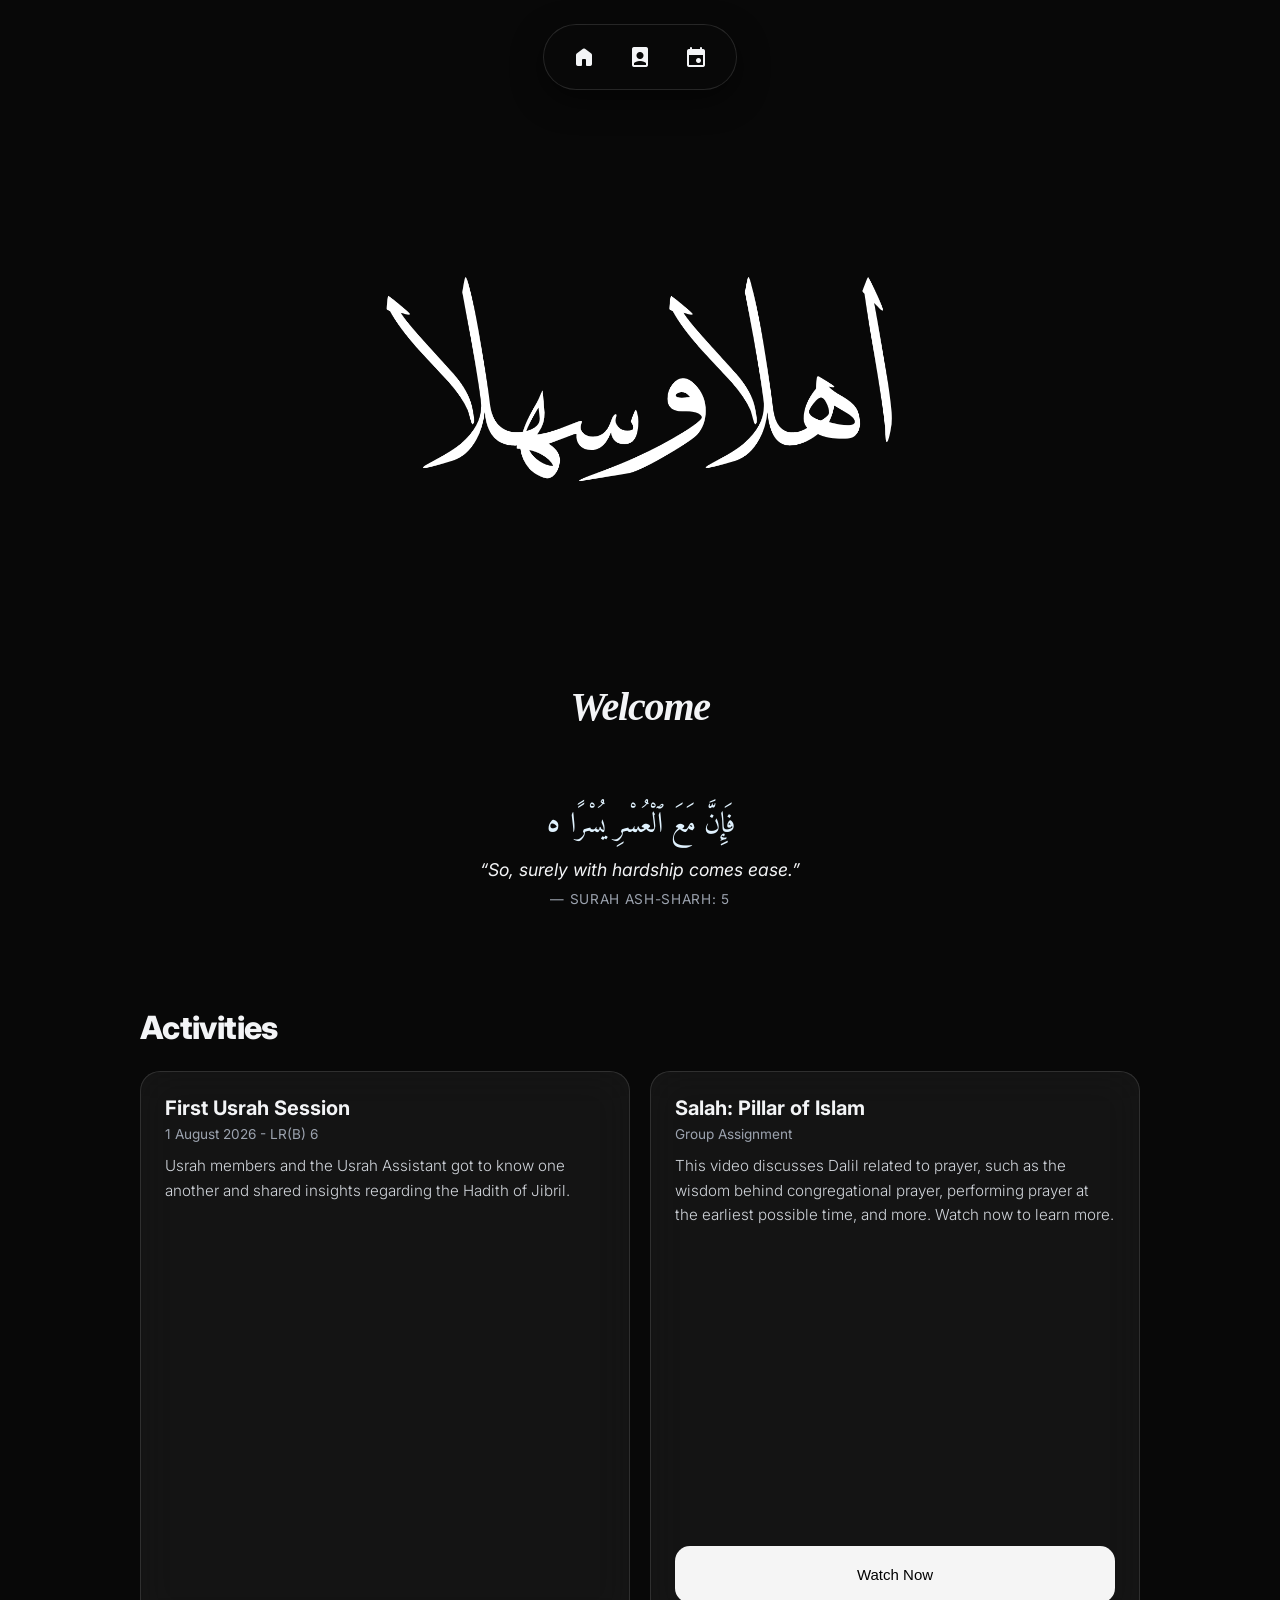
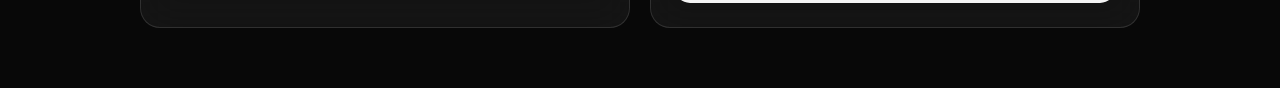
==== index.html @ a48ea4d7 "Add files via upload" ====
<!DOCTYPE html>
<html lang="en">
<head>
  <meta charset="UTF-8">
  <meta name="viewport" content="width=device-width, initial-scale=1.0">
  <title>Home - e-Portfolio</title>
  <link rel="stylesheet" href="https://fonts.googleapis.com/css2?family=Amiri:ital,wght@0,400;0,700;1,400&family=Material+Symbols+Rounded:opsz,wght,FILL,GRAD@20..48,100..700,0..1,-50..200" />
  <link rel="stylesheet" href="style.css">
</head>
<body>

  <nav class="navbar">
    <a href="index.html" class="nav-item">
      <span class="material-symbols-rounded">home</span>
    </a> 
    <a href="profile.html" class="nav-item">
      <span class="material-symbols-rounded">person_book</span>
    </a>
    <a href="activities.html" class="nav-item">
      <span class="material-symbols-rounded">event</span>
    </a>
  </nav>

  <main class="container">
    <!-- Hero Banner -->
    <header class="hero-section">
      <img src="ahlan.png" alt="Ahlan Banner" class="hero-img">
      <h1 class="hero-title">Welcome</h1>
    </header>

    

    <!-- Verse of the Day -->
    <div style="text-align: center;">
      <p class="arabic-text">فَإِنَّ مَعَ ٱلْعُسْرِ يُسْرًا ٥</p>
      <p class="quote-translation">“So, surely with hardship comes ease.”</p>
      <span class="quote-source">— Surah Ash-Sharh: 5</span>
    </div>

    <!-- Activities Section -->
    <h2 class="page-title" style="margin-top: 100px;">Activities</h2>

    <div class="bento-grid">
      <div class="bento-box">
        <h3 class="card-title">First Usrah Session</h3>
        <span class="card-subtitle">1 August 2026 - LR(B) 6</span>
        <p class="card-text">
          Usrah members and the Usrah Assistant got to know one another and shared insights regarding the Hadith of Jibril.
        </p>
      </div>

      <div class="bento-box">
        <h3 class="card-title">Salah: Pillar of Islam</h3>
        <span class="card-subtitle">Group Assignment</span>
        <p class="card-text">
          This video discusses Dalil related to prayer, such as the wisdom behind congregational prayer, performing prayer at the earliest possible time, and more. Watch now to learn more.
        <iframe 
          class="video-frame" 
          src="https://drive.google.com/file/d/1flScWsHZRhhRtSR8msZQ40k0yMCYP4E4/preview" 
          allow="autoplay">
        </iframe>         <button style="margin-top: 15px; border: none; width : 100%; background-color: whitesmoke; padding: 20px; border-radius: 15px; font-size: 15px;" onclick="window.location.href=' https://drive.google.com/file/d/1flScWsHZRhhRtSR8msZQ40k0yMCYP4E4/view?usp=sharing'">Watch Now</button>
      </div>
    </div>
  </main>

</body>
</html>
---- style.css ----
@import url('https://fonts.googleapis.com/css2?family=Inter:wght@300;400;600;700;800&display=swap');

:root {
  --bg-color: #080808;
  --card-bg: rgba(255, 255, 255, 0.05);
  --card-border: rgba(255, 255, 255, 0.12);
  --text-main: #f3f4f6;
  --text-muted: #9ca3af;
  --accent-glow: rgba(255, 255, 255, 0.15);
}

* {
  box-sizing: border-box;
  margin: 0;
  padding: 0;
}

body {
  font-family: 'Inter', sans-serif;
  background-color: var(--bg-color);
  background-image: url('.jpg');
  background-attachment: fixed;
  background-size: cover;
  background-position: center;
  color: var(--text-main);
  min-height: 100vh;
  padding-bottom: 60px;
}

.material-symbols-rounded {
  font-variation-settings: 'FILL' 1, 'wght' 400, 'GRAD' 0, 'opsz' 24;
}

/* Floating Navbar */
.navbar {
  position: fixed;
  top: 24px;
  left: 50%;
  transform: translateX(-50%);
  display: flex;
  align-items: center;
  gap: 32px;
  padding: 20px 28px;
  border-radius: 50px;
  background: rgba(18, 18, 18, 0.136);
  backdrop-filter: blur(20px) saturate(180%);
  -webkit-backdrop-filter: blur(20px) saturate(180%);
  border: 1px solid var(--card-border);
  box-shadow: 0 10px 30px rgba(0, 0, 0, 0.5);
  z-index: 9999;
}

.nav-item {
  display: flex;
  align-items: center;
  gap: 8px;
  color: var(--text-main);
  text-decoration: none;
  cursor: pointer;
  transition: transform 0.2s ease, opacity 0.2s ease;
}

.nav-item:hover {
  opacity: 0.8;
  transform: translateY(-1px);
}

.nav-item span {
  font-size: 24px;
}

/* Page Layout Grid & Container */
.container {
  width: 90%;
  max-width: 1000px;
  margin: 120px auto 0 auto;
}

.page-title {
  font-size: 2rem;
  font-weight: 800;
  margin-bottom: 24px;
  letter-spacing: -0.02em;
}

.bento-grid {
  display: grid;
  grid-template-columns: repeat(auto-fit, minmax(300px, 1fr));
  gap: 20px;
}

/* Bento Card Design */
.bento-box {
  background: var(--card-bg);
  backdrop-filter: blur(20px) saturate(180%);
  -webkit-backdrop-filter: blur(20px) saturate(180%);
  border: 1px solid var(--card-border);
  border-radius: 20px;
  padding: 24px;
  display: flex;
  flex-direction: column;
  justify-content: flex-start;
  transition: border-color 0.3s ease, box-shadow 0.3s ease;
}

.bento-box:hover {
  border-color: var(--accent-glow);
  box-shadow: 0 8px 30px rgba(0, 0, 0, 0.3);
}

.bento-box.full-width {
  grid-column: 1 / -1;
}

.profile-card {
  display: flex;
  flex-direction: row;
  align-items: center;
  gap: 24px;
}

.profile-img {
  width: 90px;
  height: 90px;
  border-radius: 50%;
  object-fit: cover;
  border: 2px solid var(--card-border);
}

/* Typography & Content Styles */
.card-title {
  font-size: 1.25rem;
  font-weight: 700;
  margin-bottom: 6px;
}

.card-subtitle {
  font-size: 0.85rem;
  color: var(--text-muted);
  margin-bottom: 12px;
  display: block;
}

.card-text {
  font-size: 0.95rem;
  line-height: 1.6;
  font-weight: 300;
  color: #d1d5db;
  text-align: left;
}

.brand-logo {
  max-width: 100%;
  height: auto;
  margin: 16px 0;
  filter: brightness(0.9);
}

.video-frame {
  width: 100%;
  height: 280px;
  border-radius: 12px;
  margin-top: 16px;
  border: none;
}

/* Contact & Socials */
.social-icons {
  display: flex;
  gap: 16px;
  justify-content: center;
  margin-top: 16px;
  flex-wrap: wrap;
}

.social-icons a {
  display: inline-flex;
  align-items: center;
  justify-content: center;
  width: 40px;
  height: 40px;
  border-radius: 10px;
  background: rgba(255, 255, 255, 0.05);
  border: 1px solid var(--card-border);
  transition: all 0.2s ease;
}

.social-icons a:hover {
  background: rgba(255, 255, 255, 0.15);
  transform: translateY(-2px);
}

.social-icons svg {
  width: 20px;
  height: 20px;
  fill: #ffffff;
}

/* Mobile Adjustments */
@media (max-width: 640px) {
  .profile-card {
    flex-direction: column;
    text-align: center;
  }
}

/* Hero Banner */
.hero-section {
  text-align: left;
  margin-bottom: 28px;
}

.hero-img {
  width: 100%;
  height: 100%;
  display: block;
  top: 0;
  bottom: 100%;
  z-index: -1; 
}

.hero-title {
  font-family: 'Times New Roman', Times, serif;
  font-style:oblique;
  font-size: 2.5rem;
  font-weight: 800;
  letter-spacing: -0.03em;
  margin-bottom: 70px;
  text-align: center;
}

/* Quote Card Styling */
.quote-card {
  background: rgba(28, 135, 135, 0.18);
  border: 1px solid rgba(45, 180, 180, 0.3);
  text-align: center;
  padding: 32px 24px;
}

.arabic-text {
  font-family: 'Amiri', serif;
  font-size: 1.8rem;
  line-height: 1.8;
  margin-bottom: 8px;
  color: #e0f2fe;
}

.quote-translation {
  font-size: 1.1rem;
  font-weight: 400;
  font-style: italic;
  color: #f3f4f6;
  margin-bottom: 8px;
}

.quote-source {
  font-size: 0.85rem;
  color: var(--text-muted);
  letter-spacing: 0.05em;
  text-transform: uppercase;
}
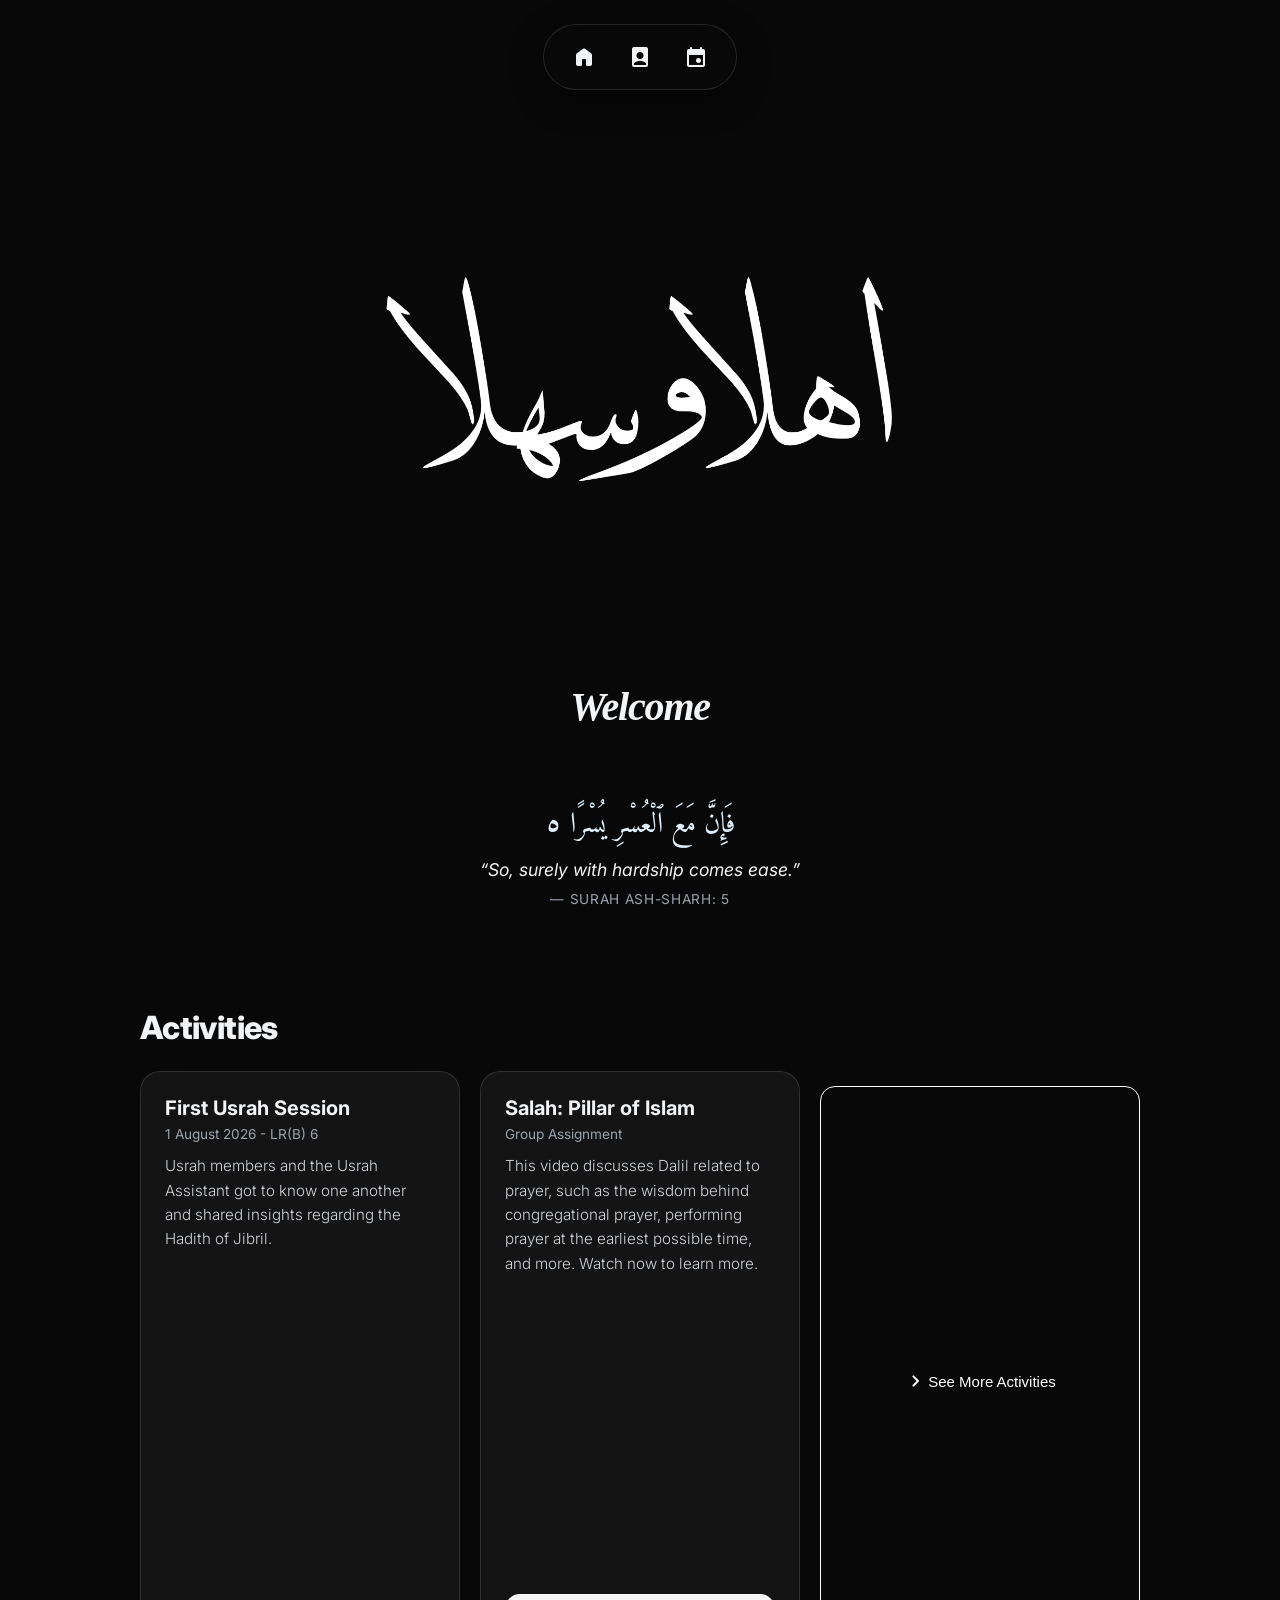
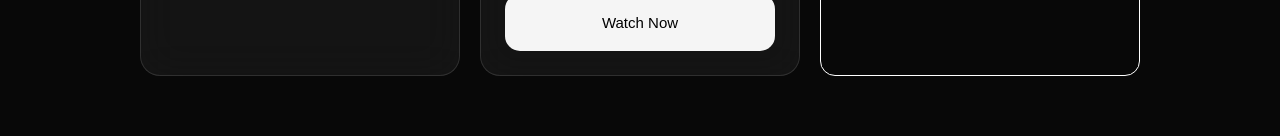
==== commit 4d21de71: "Add files via upload" ====
--- a/index.html
+++ b/index.html
@@ -60,6 +60,7 @@
           allow="autoplay">
         </iframe>         <button style="margin-top: 15px; border: none; width : 100%; background-color: whitesmoke; padding: 20px; border-radius: 15px; font-size: 15px;" onclick="window.location.href=' https://drive.google.com/file/d/1flScWsHZRhhRtSR8msZQ40k0yMCYP4E4/view?usp=sharing'">Watch Now</button>
       </div>
+<button style="color: white; margin-top: 15px; border: 1px solid white; width: 100%; background: none; padding: 20px; border-radius: 15px; font-size: 15px; display: flex; align-items: center; justify-content: center; cursor: pointer;" onclick="window.location.href='activities.html'"><span class="material-symbols-rounded" style="vertical-align: middle;">keyboard_arrow_right</span>See More Activities</button>
     </div>
   </main>
 
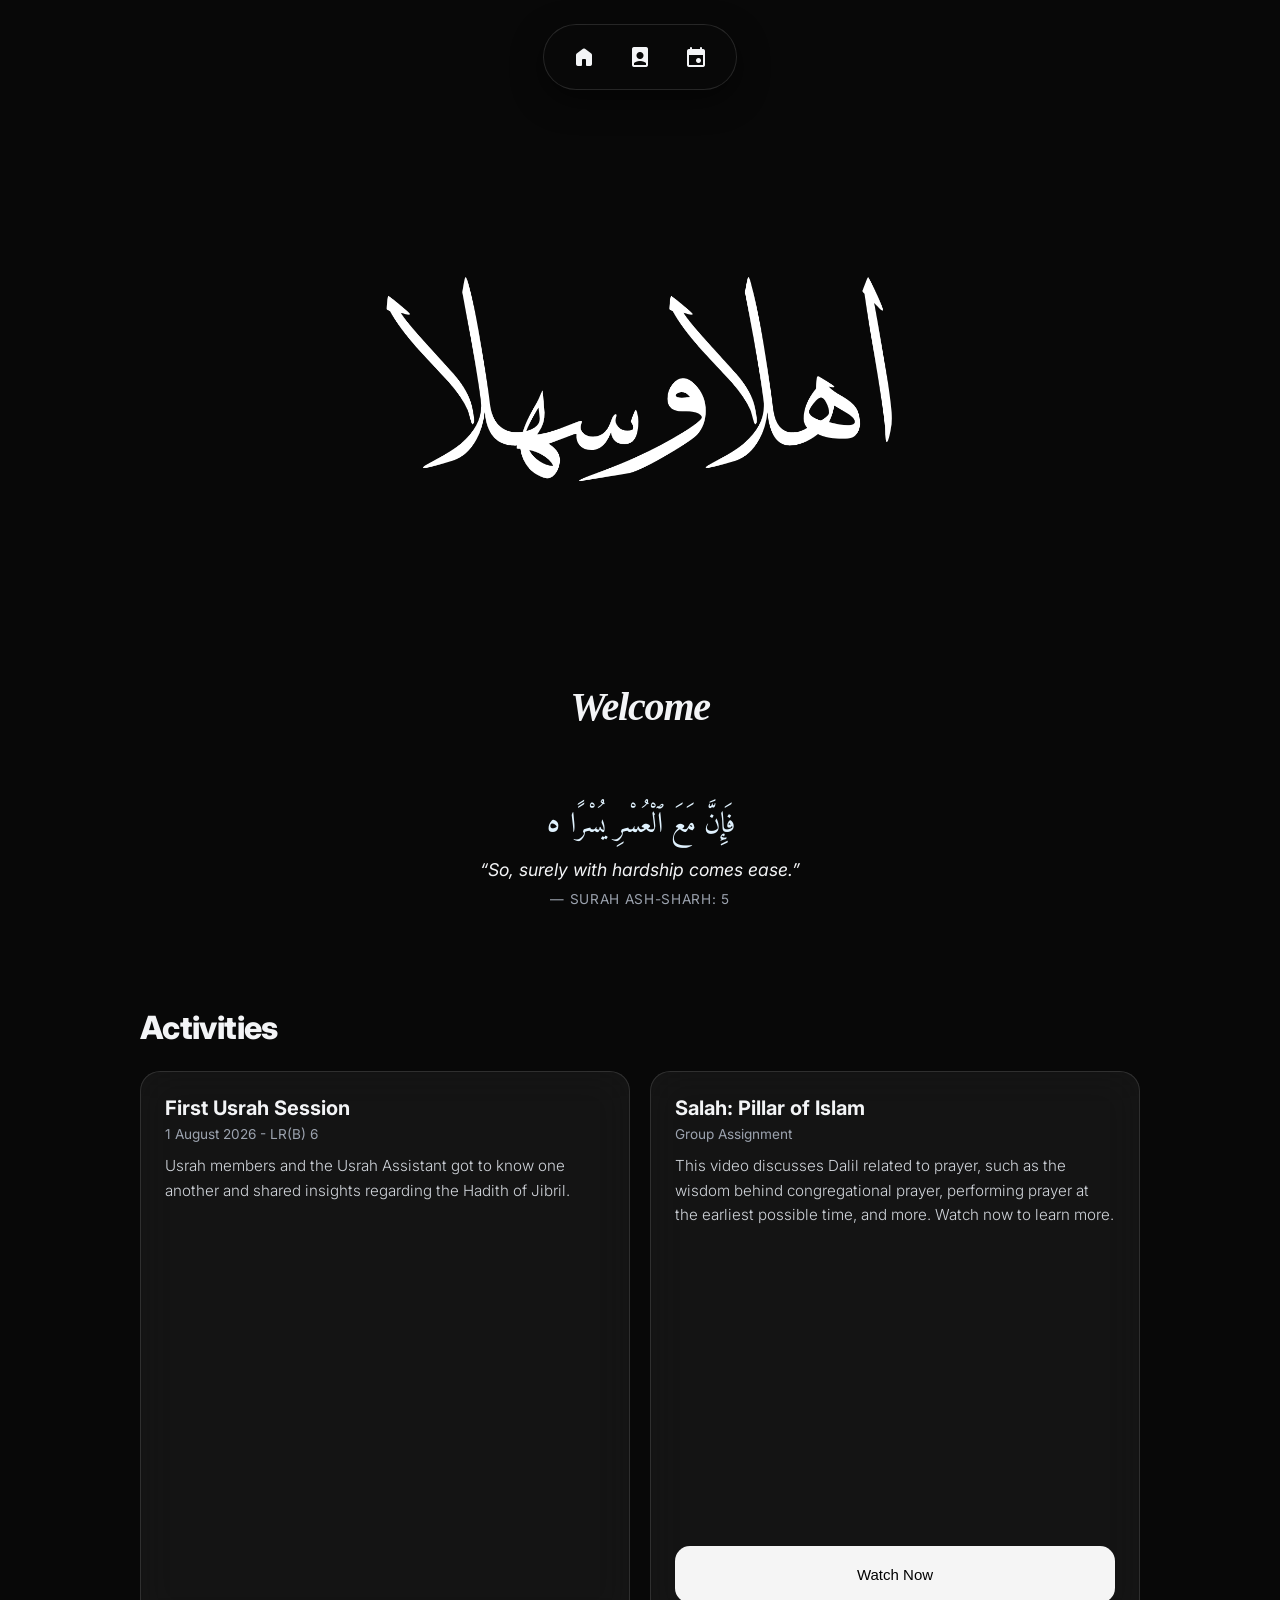
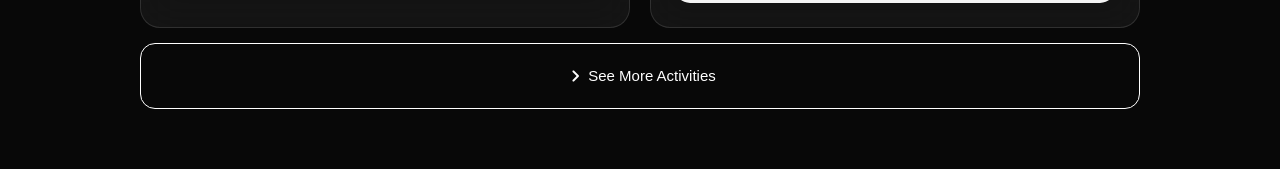
==== commit a1069468: "Update index.html" ====
--- a/index.html
+++ b/index.html
@@ -60,9 +60,10 @@
           allow="autoplay">
         </iframe>         <button style="margin-top: 15px; border: none; width : 100%; background-color: whitesmoke; padding: 20px; border-radius: 15px; font-size: 15px;" onclick="window.location.href=' https://drive.google.com/file/d/1flScWsHZRhhRtSR8msZQ40k0yMCYP4E4/view?usp=sharing'">Watch Now</button>
       </div>
-<button style="color: white; margin-top: 15px; border: 1px solid white; width: 100%; background: none; padding: 20px; border-radius: 15px; font-size: 15px; display: flex; align-items: center; justify-content: center; cursor: pointer;" onclick="window.location.href='activities.html'"><span class="material-symbols-rounded" style="vertical-align: middle;">keyboard_arrow_right</span>See More Activities</button>
     </div>
+    <button style="color: white; margin-top: 15px; border: 1px solid white; width: 100%; background: none; padding: 20px; border-radius: 15px; font-size: 15px; display: flex; align-items: center; justify-content: center; cursor: pointer;" onclick="window.location.href='activities.html'"><span class="material-symbols-rounded" style="vertical-align: middle;">keyboard_arrow_right</span>See More Activities</button>
+
   </main>
 
 </body>
-</html>+</html>
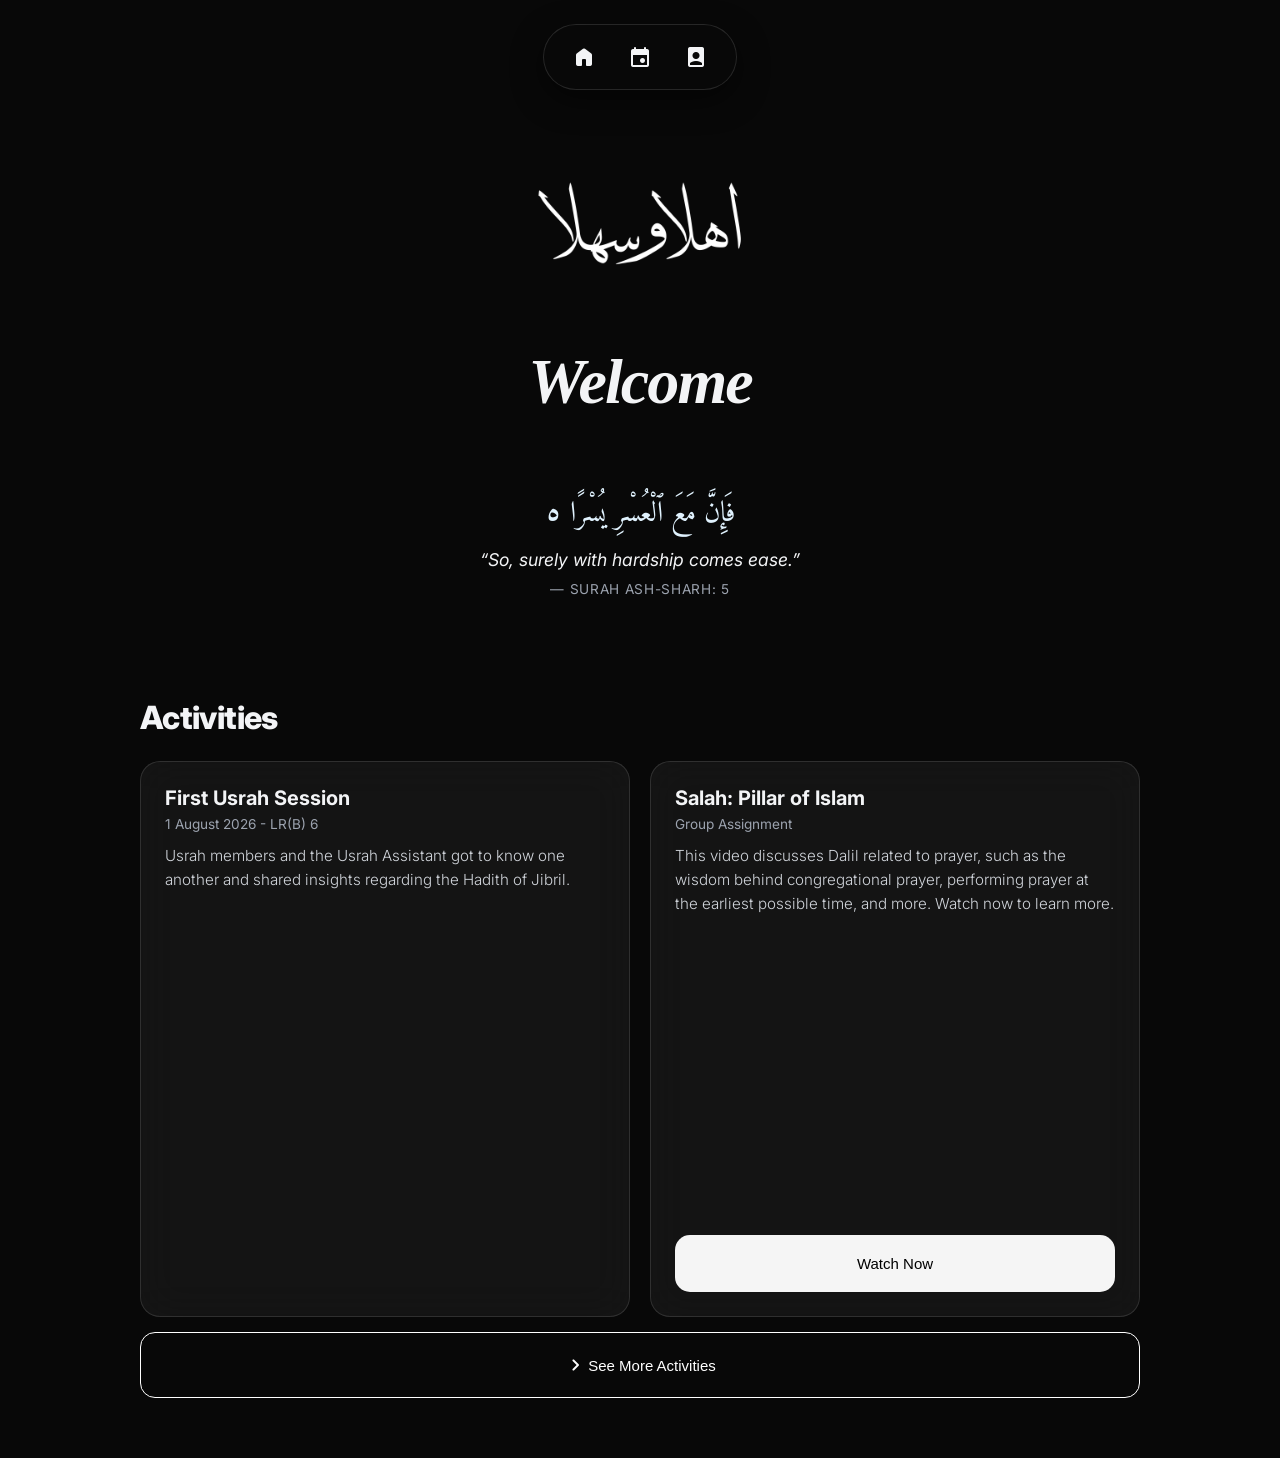
==== commit b5e41fc4: "Add files via upload" ====
--- a/index.html
+++ b/index.html
@@ -13,18 +13,20 @@
     <a href="index.html" class="nav-item">
       <span class="material-symbols-rounded">home</span>
     </a> 
+    
+    <a href="activities.html" class="nav-item">
+      <span class="material-symbols-rounded">event</span>
+    </a>
+
     <a href="profile.html" class="nav-item">
       <span class="material-symbols-rounded">person_book</span>
-    </a>
-    <a href="activities.html" class="nav-item">
-      <span class="material-symbols-rounded">event</span>
     </a>
   </nav>
 
   <main class="container">
     <!-- Hero Banner -->
     <header class="hero-section">
-      <img src="ahlan.png" alt="Ahlan Banner" class="hero-img">
+      <img src="asset\ahlan.png" alt="Ahlan Banner" class="hero-img">
       <h1 class="hero-title">Welcome</h1>
     </header>
 
@@ -66,4 +68,4 @@
   </main>
 
 </body>
-</html>
+</html>
--- a/style.css
+++ b/style.css
@@ -1,5 +1,5 @@
-@import url('https://fonts.googleapis.com/css2?family=Inter:wght@300;400;600;700;800&display=swap');
-
+
+@import url('https://fonts.googleapis.com/css2?family=Cinzel:wght@400..900&family=Google+Sans:ital,opsz,wght@0,17..18,400..700;1,17..18,400..700&family=Inter:ital,opsz,wght@0,14..32,100..900;1,14..32,100..900&display=swap');
 :root {
   --bg-color: #080808;
   --card-bg: rgba(255, 255, 255, 0.05);
@@ -211,18 +211,15 @@
 }
 
 .hero-img {
-  width: 100%;
-  height: 100%;
+  width: 40%;
   display: block;
-  top: 0;
-  bottom: 100%;
-  z-index: -1; 
+  margin: 0 auto;
 }
 
 .hero-title {
-  font-family: 'Times New Roman', Times, serif;
+  font-family: 'Playfair Display';
   font-style:oblique;
-  font-size: 2.5rem;
+  font-size: 4rem;
   font-weight: 800;
   letter-spacing: -0.03em;
   margin-bottom: 70px;
@@ -258,4 +255,70 @@
   color: var(--text-muted);
   letter-spacing: 0.05em;
   text-transform: uppercase;
+}
+
+/* Comment Form Styling */
+.comment-form {
+  display: flex;
+  flex-direction: column;
+  gap: 16px;
+  margin-top: 12px;
+}
+
+.input-group textarea {
+  width: 100%;
+  background: rgba(255, 255, 255, 0.04);
+  border: 1px solid var(--card-border);
+  border-radius: 12px;
+  padding: 14px 16px;
+  color: var(--text-main);
+  font-family: inherit;
+  font-size: 0.95rem;
+  resize: vertical;
+  outline: none;
+  transition: border-color 0.2s ease, background 0.2s ease;
+}
+
+.input-group textarea:focus {
+  border-color: var(--accent-glow);
+  background: rgba(255, 255, 255, 0.08);
+}
+
+/* Base Submit Button */
+.submit-btn {
+  align-self: flex-start;
+  padding: 12px 24px;
+  border-radius: 50px;
+  border: 1px solid var(--card-border);
+  background: rgba(255, 255, 255, 0.1);
+  color: var(--text-main);
+  font-weight: 700;
+  cursor: pointer;
+  transition: all 0.3s ease;
+}
+
+.submit-btn:hover:not(:disabled) {
+  background: rgba(255, 255, 255, 0.2);
+  transform: translateY(-1px);
+}
+
+/* Loading State */
+.submit-btn.loading {
+  background: rgba(255, 255, 255, 0.2);
+  cursor: not-allowed;
+  opacity: 0.7;
+}
+
+/* Success State */
+.submit-btn.success {
+  background-color: #34d399;
+  color: #131313;
+  border-color: #34d399;
+}
+
+/* Error State */
+.submit-btn.error {
+  background-color: #fb3737;
+  color: #ffffff;
+  border-color: #fb3737;
 }
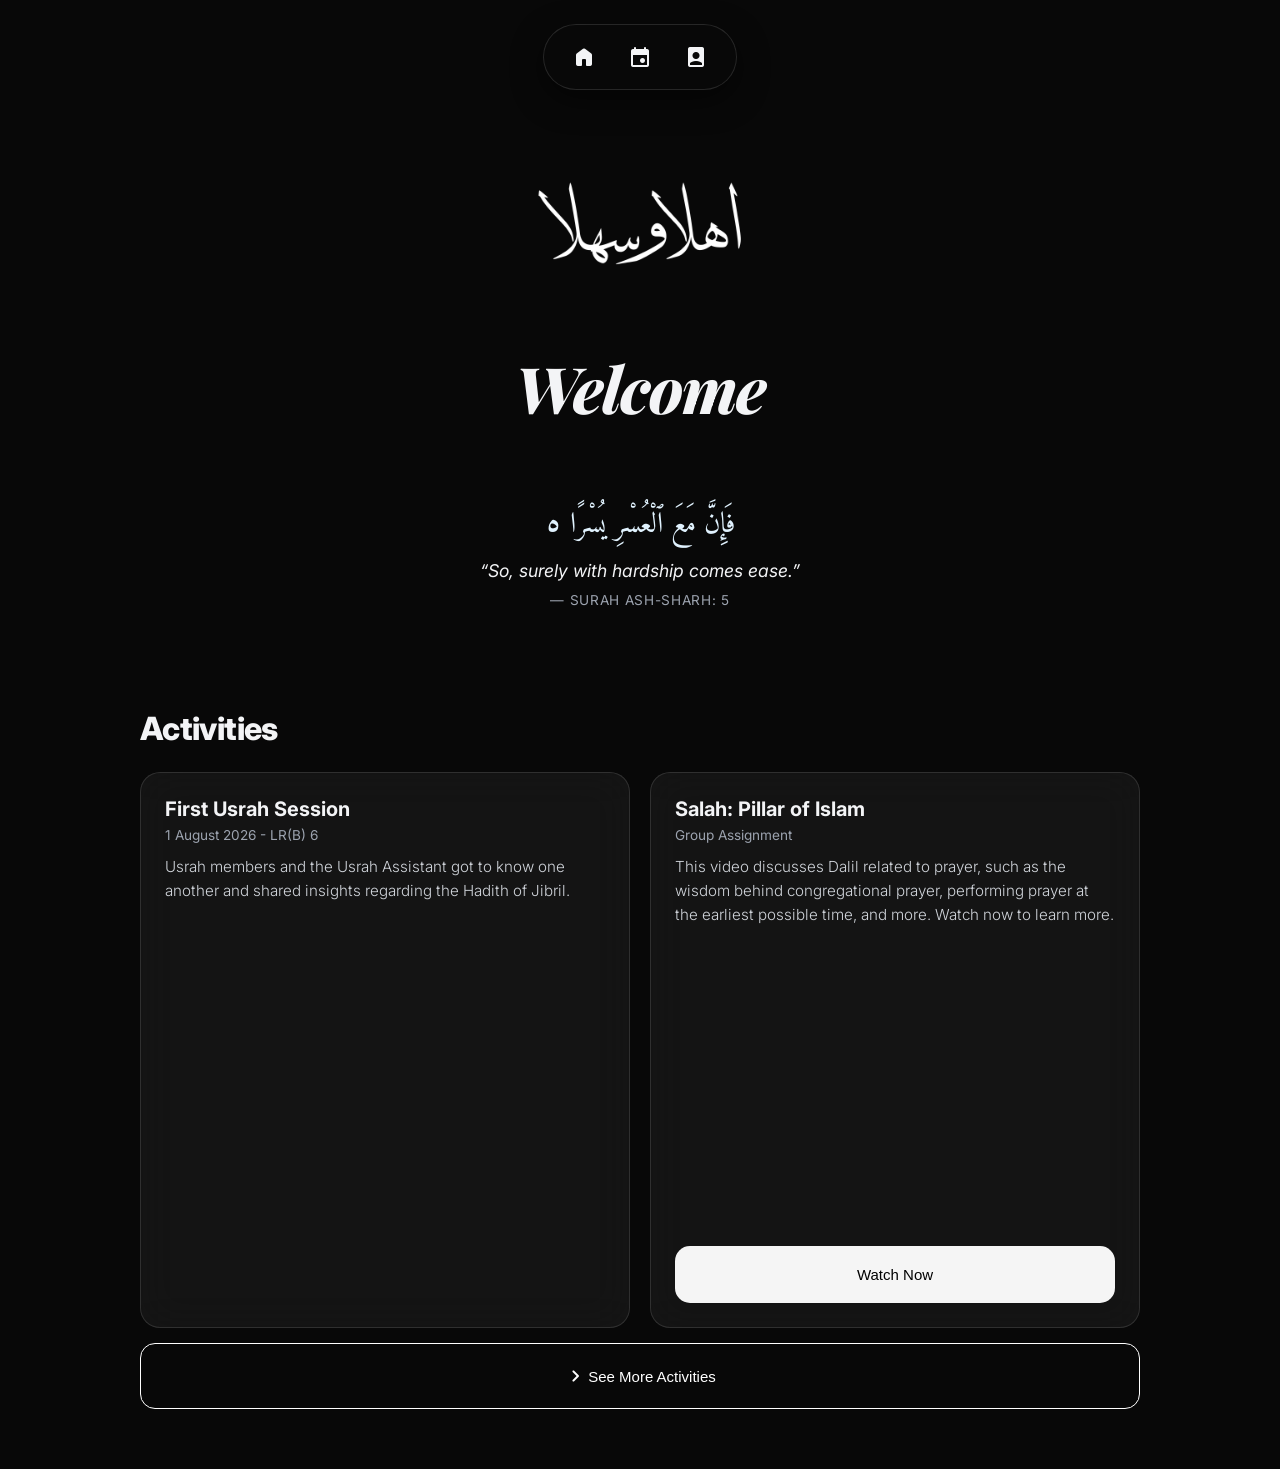
==== commit 28c15aad: "update index.html" ====
--- a/index.html
+++ b/index.html
@@ -1,71 +1,71 @@
-<!DOCTYPE html>
-<html lang="en">
-<head>
-  <meta charset="UTF-8">
-  <meta name="viewport" content="width=device-width, initial-scale=1.0">
-  <title>Home - e-Portfolio</title>
-  <link rel="stylesheet" href="https://fonts.googleapis.com/css2?family=Amiri:ital,wght@0,400;0,700;1,400&family=Material+Symbols+Rounded:opsz,wght,FILL,GRAD@20..48,100..700,0..1,-50..200" />
-  <link rel="stylesheet" href="style.css">
-</head>
-<body>
-
-  <nav class="navbar">
-    <a href="index.html" class="nav-item">
-      <span class="material-symbols-rounded">home</span>
-    </a> 
-    
-    <a href="activities.html" class="nav-item">
-      <span class="material-symbols-rounded">event</span>
-    </a>
-
-    <a href="profile.html" class="nav-item">
-      <span class="material-symbols-rounded">person_book</span>
-    </a>
-  </nav>
-
-  <main class="container">
-    <!-- Hero Banner -->
-    <header class="hero-section">
-      <img src="asset\ahlan.png" alt="Ahlan Banner" class="hero-img">
-      <h1 class="hero-title">Welcome</h1>
-    </header>
-
-    
-
-    <!-- Verse of the Day -->
-    <div style="text-align: center;">
-      <p class="arabic-text">فَإِنَّ مَعَ ٱلْعُسْرِ يُسْرًا ٥</p>
-      <p class="quote-translation">“So, surely with hardship comes ease.”</p>
-      <span class="quote-source">— Surah Ash-Sharh: 5</span>
-    </div>
-
-    <!-- Activities Section -->
-    <h2 class="page-title" style="margin-top: 100px;">Activities</h2>
-
-    <div class="bento-grid">
-      <div class="bento-box">
-        <h3 class="card-title">First Usrah Session</h3>
-        <span class="card-subtitle">1 August 2026 - LR(B) 6</span>
-        <p class="card-text">
-          Usrah members and the Usrah Assistant got to know one another and shared insights regarding the Hadith of Jibril.
-        </p>
-      </div>
-
-      <div class="bento-box">
-        <h3 class="card-title">Salah: Pillar of Islam</h3>
-        <span class="card-subtitle">Group Assignment</span>
-        <p class="card-text">
-          This video discusses Dalil related to prayer, such as the wisdom behind congregational prayer, performing prayer at the earliest possible time, and more. Watch now to learn more.
-        <iframe 
-          class="video-frame" 
-          src="https://drive.google.com/file/d/1flScWsHZRhhRtSR8msZQ40k0yMCYP4E4/preview" 
-          allow="autoplay">
-        </iframe>         <button style="margin-top: 15px; border: none; width : 100%; background-color: whitesmoke; padding: 20px; border-radius: 15px; font-size: 15px;" onclick="window.location.href=' https://drive.google.com/file/d/1flScWsHZRhhRtSR8msZQ40k0yMCYP4E4/view?usp=sharing'">Watch Now</button>
-      </div>
-    </div>
-    <button style="color: white; margin-top: 15px; border: 1px solid white; width: 100%; background: none; padding: 20px; border-radius: 15px; font-size: 15px; display: flex; align-items: center; justify-content: center; cursor: pointer;" onclick="window.location.href='activities.html'"><span class="material-symbols-rounded" style="vertical-align: middle;">keyboard_arrow_right</span>See More Activities</button>
-
-  </main>
-
-</body>
+<!DOCTYPE html>
+<html lang="en">
+<head>
+  <meta charset="UTF-8">
+  <meta name="viewport" content="width=device-width, initial-scale=1.0">
+  <title>Home - e-Portfolio</title>
+  <link rel="stylesheet" href="https://fonts.googleapis.com/css2?family=Amiri:ital,wght@0,400;0,700;1,400&family=Material+Symbols+Rounded:opsz,wght,FILL,GRAD@20..48,100..700,0..1,-50..200" />
+  <link rel="stylesheet" href="style.css">
+</head>
+<body>
+
+  <nav class="navbar">
+    <a href="index.html" class="nav-item">
+      <span class="material-symbols-rounded">home</span>
+    </a> 
+    
+    <a href="activities.html" class="nav-item">
+      <span class="material-symbols-rounded">event</span>
+    </a>
+
+    <a href="profile.html" class="nav-item">
+      <span class="material-symbols-rounded">person_book</span>
+    </a>
+  </nav>
+
+  <main class="container">
+    <!-- Hero Banner -->
+    <header class="hero-section">
+      <img src="asset\ahlan.png" alt="Ahlan Banner" class="hero-img">
+      <h1 class="hero-title">Welcome</h1>
+    </header>
+
+    
+
+    <!-- Verse of the Day -->
+    <div style="text-align: center;">
+      <p class="arabic-text">فَإِنَّ مَعَ ٱلْعُسْرِ يُسْرًا ٥</p>
+      <p class="quote-translation">“So, surely with hardship comes ease.”</p>
+      <span class="quote-source">— Surah Ash-Sharh: 5</span>
+    </div>
+
+    <!-- Activities Section -->
+    <h2 class="page-title" style="margin-top: 100px;">Activities</h2>
+
+    <div class="bento-grid">
+      <div class="bento-box">
+        <h3 class="card-title">First Usrah Session</h3>
+        <span class="card-subtitle">1 August 2026 - LR(B) 6</span>
+        <p class="card-text">
+          Usrah members and the Usrah Assistant got to know one another and shared insights regarding the Hadith of Jibril.
+        </p>
+      </div>
+
+      <div class="bento-box">
+        <h3 class="card-title">Salah: Pillar of Islam</h3>
+        <span class="card-subtitle">Group Assignment</span>
+        <p class="card-text">
+          This video discusses Dalil related to prayer, such as the wisdom behind congregational prayer, performing prayer at the earliest possible time, and more. Watch now to learn more.
+        <iframe 
+          class="video-frame" 
+          src="https://drive.google.com/file/d/1flScWsHZRhhRtSR8msZQ40k0yMCYP4E4/preview" 
+          allow="autoplay">
+        </iframe>         <button style="margin-top: 15px; border: none; width : 100%; background-color: whitesmoke; padding: 20px; border-radius: 15px; font-size: 15px;" onclick="window.location.href='https://drive.google.com/drive/folders/1JTEcFMyPPN3iQD4O44Hxzid5rvXZFVC6'">Watch Now</button>
+      </div>
+    </div>
+    <button style="color: white; margin-top: 15px; border: 1px solid white; width: 100%; background: none; padding: 20px; border-radius: 15px; font-size: 15px; display: flex; align-items: center; justify-content: center; cursor: pointer;" onclick="window.location.href='activities.html'"><span class="material-symbols-rounded" style="vertical-align: middle;">keyboard_arrow_right</span>See More Activities</button>
+
+  </main>
+
+</body>
 </html>
--- a/style.css
+++ b/style.css
@@ -1,324 +1,324 @@
-
-@import url('https://fonts.googleapis.com/css2?family=Cinzel:wght@400..900&family=Google+Sans:ital,opsz,wght@0,17..18,400..700;1,17..18,400..700&family=Inter:ital,opsz,wght@0,14..32,100..900;1,14..32,100..900&display=swap');
-:root {
-  --bg-color: #080808;
-  --card-bg: rgba(255, 255, 255, 0.05);
-  --card-border: rgba(255, 255, 255, 0.12);
-  --text-main: #f3f4f6;
-  --text-muted: #9ca3af;
-  --accent-glow: rgba(255, 255, 255, 0.15);
-}
-
-* {
-  box-sizing: border-box;
-  margin: 0;
-  padding: 0;
-}
-
-body {
-  font-family: 'Inter', sans-serif;
-  background-color: var(--bg-color);
-  background-image: url('.jpg');
-  background-attachment: fixed;
-  background-size: cover;
-  background-position: center;
-  color: var(--text-main);
-  min-height: 100vh;
-  padding-bottom: 60px;
-}
-
-.material-symbols-rounded {
-  font-variation-settings: 'FILL' 1, 'wght' 400, 'GRAD' 0, 'opsz' 24;
-}
-
-/* Floating Navbar */
-.navbar {
-  position: fixed;
-  top: 24px;
-  left: 50%;
-  transform: translateX(-50%);
-  display: flex;
-  align-items: center;
-  gap: 32px;
-  padding: 20px 28px;
-  border-radius: 50px;
-  background: rgba(18, 18, 18, 0.136);
-  backdrop-filter: blur(20px) saturate(180%);
-  -webkit-backdrop-filter: blur(20px) saturate(180%);
-  border: 1px solid var(--card-border);
-  box-shadow: 0 10px 30px rgba(0, 0, 0, 0.5);
-  z-index: 9999;
-}
-
-.nav-item {
-  display: flex;
-  align-items: center;
-  gap: 8px;
-  color: var(--text-main);
-  text-decoration: none;
-  cursor: pointer;
-  transition: transform 0.2s ease, opacity 0.2s ease;
-}
-
-.nav-item:hover {
-  opacity: 0.8;
-  transform: translateY(-1px);
-}
-
-.nav-item span {
-  font-size: 24px;
-}
-
-/* Page Layout Grid & Container */
-.container {
-  width: 90%;
-  max-width: 1000px;
-  margin: 120px auto 0 auto;
-}
-
-.page-title {
-  font-size: 2rem;
-  font-weight: 800;
-  margin-bottom: 24px;
-  letter-spacing: -0.02em;
-}
-
-.bento-grid {
-  display: grid;
-  grid-template-columns: repeat(auto-fit, minmax(300px, 1fr));
-  gap: 20px;
-}
-
-/* Bento Card Design */
-.bento-box {
-  background: var(--card-bg);
-  backdrop-filter: blur(20px) saturate(180%);
-  -webkit-backdrop-filter: blur(20px) saturate(180%);
-  border: 1px solid var(--card-border);
-  border-radius: 20px;
-  padding: 24px;
-  display: flex;
-  flex-direction: column;
-  justify-content: flex-start;
-  transition: border-color 0.3s ease, box-shadow 0.3s ease;
-}
-
-.bento-box:hover {
-  border-color: var(--accent-glow);
-  box-shadow: 0 8px 30px rgba(0, 0, 0, 0.3);
-}
-
-.bento-box.full-width {
-  grid-column: 1 / -1;
-}
-
-.profile-card {
-  display: flex;
-  flex-direction: row;
-  align-items: center;
-  gap: 24px;
-}
-
-.profile-img {
-  width: 90px;
-  height: 90px;
-  border-radius: 50%;
-  object-fit: cover;
-  border: 2px solid var(--card-border);
-}
-
-/* Typography & Content Styles */
-.card-title {
-  font-size: 1.25rem;
-  font-weight: 700;
-  margin-bottom: 6px;
-}
-
-.card-subtitle {
-  font-size: 0.85rem;
-  color: var(--text-muted);
-  margin-bottom: 12px;
-  display: block;
-}
-
-.card-text {
-  font-size: 0.95rem;
-  line-height: 1.6;
-  font-weight: 300;
-  color: #d1d5db;
-  text-align: left;
-}
-
-.brand-logo {
-  max-width: 100%;
-  height: auto;
-  margin: 16px 0;
-  filter: brightness(0.9);
-}
-
-.video-frame {
-  width: 100%;
-  height: 280px;
-  border-radius: 12px;
-  margin-top: 16px;
-  border: none;
-}
-
-/* Contact & Socials */
-.social-icons {
-  display: flex;
-  gap: 16px;
-  justify-content: center;
-  margin-top: 16px;
-  flex-wrap: wrap;
-}
-
-.social-icons a {
-  display: inline-flex;
-  align-items: center;
-  justify-content: center;
-  width: 40px;
-  height: 40px;
-  border-radius: 10px;
-  background: rgba(255, 255, 255, 0.05);
-  border: 1px solid var(--card-border);
-  transition: all 0.2s ease;
-}
-
-.social-icons a:hover {
-  background: rgba(255, 255, 255, 0.15);
-  transform: translateY(-2px);
-}
-
-.social-icons svg {
-  width: 20px;
-  height: 20px;
-  fill: #ffffff;
-}
-
-/* Mobile Adjustments */
-@media (max-width: 640px) {
-  .profile-card {
-    flex-direction: column;
-    text-align: center;
-  }
-}
-
-/* Hero Banner */
-.hero-section {
-  text-align: left;
-  margin-bottom: 28px;
-}
-
-.hero-img {
-  width: 40%;
-  display: block;
-  margin: 0 auto;
-}
-
-.hero-title {
-  font-family: 'Playfair Display';
-  font-style:oblique;
-  font-size: 4rem;
-  font-weight: 800;
-  letter-spacing: -0.03em;
-  margin-bottom: 70px;
-  text-align: center;
-}
-
-/* Quote Card Styling */
-.quote-card {
-  background: rgba(28, 135, 135, 0.18);
-  border: 1px solid rgba(45, 180, 180, 0.3);
-  text-align: center;
-  padding: 32px 24px;
-}
-
-.arabic-text {
-  font-family: 'Amiri', serif;
-  font-size: 1.8rem;
-  line-height: 1.8;
-  margin-bottom: 8px;
-  color: #e0f2fe;
-}
-
-.quote-translation {
-  font-size: 1.1rem;
-  font-weight: 400;
-  font-style: italic;
-  color: #f3f4f6;
-  margin-bottom: 8px;
-}
-
-.quote-source {
-  font-size: 0.85rem;
-  color: var(--text-muted);
-  letter-spacing: 0.05em;
-  text-transform: uppercase;
-}
-
-/* Comment Form Styling */
-.comment-form {
-  display: flex;
-  flex-direction: column;
-  gap: 16px;
-  margin-top: 12px;
-}
-
-.input-group textarea {
-  width: 100%;
-  background: rgba(255, 255, 255, 0.04);
-  border: 1px solid var(--card-border);
-  border-radius: 12px;
-  padding: 14px 16px;
-  color: var(--text-main);
-  font-family: inherit;
-  font-size: 0.95rem;
-  resize: vertical;
-  outline: none;
-  transition: border-color 0.2s ease, background 0.2s ease;
-}
-
-.input-group textarea:focus {
-  border-color: var(--accent-glow);
-  background: rgba(255, 255, 255, 0.08);
-}
-
-/* Base Submit Button */
-.submit-btn {
-  align-self: flex-start;
-  padding: 12px 24px;
-  border-radius: 50px;
-  border: 1px solid var(--card-border);
-  background: rgba(255, 255, 255, 0.1);
-  color: var(--text-main);
-  font-weight: 700;
-  cursor: pointer;
-  transition: all 0.3s ease;
-}
-
-.submit-btn:hover:not(:disabled) {
-  background: rgba(255, 255, 255, 0.2);
-  transform: translateY(-1px);
-}
-
-/* Loading State */
-.submit-btn.loading {
-  background: rgba(255, 255, 255, 0.2);
-  cursor: not-allowed;
-  opacity: 0.7;
-}
-
-/* Success State */
-.submit-btn.success {
-  background-color: #34d399;
-  color: #131313;
-  border-color: #34d399;
-}
-
-/* Error State */
-.submit-btn.error {
-  background-color: #fb3737;
-  color: #ffffff;
-  border-color: #fb3737;
-}+
+@import url('https://fonts.googleapis.com/css2?family=Cinzel:wght@400..900&family=Google+Sans:ital,opsz,wght@0,17..18,400..700;1,17..18,400..700&family=Inter:ital,opsz,wght@0,14..32,100..900;1,14..32,100..900&family=Playfair+Display:ital,wght@0,400..900;1,400..900&display=swap');
+:root {
+  --bg-color: #080808;
+  --card-bg: rgba(255, 255, 255, 0.05);
+  --card-border: rgba(255, 255, 255, 0.12);
+  --text-main: #f3f4f6;
+  --text-muted: #9ca3af;
+  --accent-glow: rgba(255, 255, 255, 0.15);
+}
+
+* {
+  box-sizing: border-box;
+  margin: 0;
+  padding: 0;
+}
+
+body {
+  font-family: 'Inter', sans-serif;
+  background-color: var(--bg-color);
+  background-image: url('.jpg');
+  background-attachment: fixed;
+  background-size: cover;
+  background-position: center;
+  color: var(--text-main);
+  min-height: 100vh;
+  padding-bottom: 60px;
+}
+
+.material-symbols-rounded {
+  font-variation-settings: 'FILL' 1, 'wght' 400, 'GRAD' 0, 'opsz' 24;
+}
+
+/* Floating Navbar */
+.navbar {
+  position: fixed;
+  top: 24px;
+  left: 50%;
+  transform: translateX(-50%);
+  display: flex;
+  align-items: center;
+  gap: 32px;
+  padding: 20px 28px;
+  border-radius: 50px;
+  background: rgba(18, 18, 18, 0.136);
+  backdrop-filter: blur(20px) saturate(180%);
+  -webkit-backdrop-filter: blur(20px) saturate(180%);
+  border: 1px solid var(--card-border);
+  box-shadow: 0 10px 30px rgba(0, 0, 0, 0.5);
+  z-index: 9999;
+}
+
+.nav-item {
+  display: flex;
+  align-items: center;
+  gap: 8px;
+  color: var(--text-main);
+  text-decoration: none;
+  cursor: pointer;
+  transition: transform 0.2s ease, opacity 0.2s ease;
+}
+
+.nav-item:hover {
+  opacity: 0.8;
+  transform: translateY(-1px);
+}
+
+.nav-item span {
+  font-size: 24px;
+}
+
+/* Page Layout Grid & Container */
+.container {
+  width: 90%;
+  max-width: 1000px;
+  margin: 120px auto 0 auto;
+}
+
+.page-title {
+  font-size: 2rem;
+  font-weight: 800;
+  margin-bottom: 24px;
+  letter-spacing: -0.02em;
+}
+
+.bento-grid {
+  display: grid;
+  grid-template-columns: repeat(auto-fit, minmax(300px, 1fr));
+  gap: 20px;
+}
+
+/* Bento Card Design */
+.bento-box {
+  background: var(--card-bg);
+  backdrop-filter: blur(20px) saturate(180%);
+  -webkit-backdrop-filter: blur(20px) saturate(180%);
+  border: 1px solid var(--card-border);
+  border-radius: 20px;
+  padding: 24px;
+  display: flex;
+  flex-direction: column;
+  justify-content: flex-start;
+  transition: border-color 0.3s ease, box-shadow 0.3s ease;
+}
+
+.bento-box:hover {
+  border-color: var(--accent-glow);
+  box-shadow: 0 8px 30px rgba(0, 0, 0, 0.3);
+}
+
+.bento-box.full-width {
+  grid-column: 1 / -1;
+}
+
+.profile-card {
+  display: flex;
+  flex-direction: row;
+  align-items: center;
+  gap: 24px;
+}
+
+.profile-img {
+  width: 90px;
+  height: 90px;
+  border-radius: 50%;
+  object-fit: cover;
+  border: 2px solid var(--card-border);
+}
+
+/* Typography & Content Styles */
+.card-title {
+  font-size: 1.25rem;
+  font-weight: 700;
+  margin-bottom: 6px;
+}
+
+.card-subtitle {
+  font-size: 0.85rem;
+  color: var(--text-muted);
+  margin-bottom: 12px;
+  display: block;
+}
+
+.card-text {
+  font-size: 0.95rem;
+  line-height: 1.6;
+  font-weight: 300;
+  color: #d1d5db;
+  text-align: left;
+}
+
+.brand-logo {
+  max-width: 100%;
+  height: auto;
+  margin: 16px 0;
+  filter: brightness(0.9);
+}
+
+.video-frame {
+  width: 100%;
+  height: 280px;
+  border-radius: 12px;
+  margin-top: 16px;
+  border: none;
+}
+
+/* Contact & Socials */
+.social-icons {
+  display: flex;
+  gap: 16px;
+  justify-content: center;
+  margin-top: 16px;
+  flex-wrap: wrap;
+}
+
+.social-icons a {
+  display: inline-flex;
+  align-items: center;
+  justify-content: center;
+  width: 40px;
+  height: 40px;
+  border-radius: 10px;
+  background: rgba(255, 255, 255, 0.05);
+  border: 1px solid var(--card-border);
+  transition: all 0.2s ease;
+}
+
+.social-icons a:hover {
+  background: rgba(255, 255, 255, 0.15);
+  transform: translateY(-2px);
+}
+
+.social-icons svg {
+  width: 20px;
+  height: 20px;
+  fill: #ffffff;
+}
+
+/* Mobile Adjustments */
+@media (max-width: 640px) {
+  .profile-card {
+    flex-direction: column;
+    text-align: center;
+  }
+}
+
+/* Hero Banner */
+.hero-section {
+  text-align: left;
+  margin-bottom: 28px;
+}
+
+.hero-img {
+  width: 40%;
+  display: block;
+  margin: 0 auto;
+}
+
+.hero-title {
+  font-family: 'Playfair Display';
+  font-style:oblique;
+  font-size: 4rem;
+  font-weight: 800;
+  letter-spacing: -0.03em;
+  margin-bottom: 70px;
+  text-align: center;
+}
+
+/* Quote Card Styling */
+.quote-card {
+  background: rgba(28, 135, 135, 0.18);
+  border: 1px solid rgba(45, 180, 180, 0.3);
+  text-align: center;
+  padding: 32px 24px;
+}
+
+.arabic-text {
+  font-family: 'Amiri', serif;
+  font-size: 1.8rem;
+  line-height: 1.8;
+  margin-bottom: 8px;
+  color: #e0f2fe;
+}
+
+.quote-translation {
+  font-size: 1.1rem;
+  font-weight: 400;
+  font-style: italic;
+  color: #f3f4f6;
+  margin-bottom: 8px;
+}
+
+.quote-source {
+  font-size: 0.85rem;
+  color: var(--text-muted);
+  letter-spacing: 0.05em;
+  text-transform: uppercase;
+}
+
+/* Comment Form Styling */
+.comment-form {
+  display: flex;
+  flex-direction: column;
+  gap: 16px;
+  margin-top: 12px;
+}
+
+.input-group textarea {
+  width: 100%;
+  background: rgba(255, 255, 255, 0.04);
+  border: 1px solid var(--card-border);
+  border-radius: 12px;
+  padding: 14px 16px;
+  color: var(--text-main);
+  font-family: inherit;
+  font-size: 0.95rem;
+  resize: vertical;
+  outline: none;
+  transition: border-color 0.2s ease, background 0.2s ease;
+}
+
+.input-group textarea:focus {
+  border-color: var(--accent-glow);
+  background: rgba(255, 255, 255, 0.08);
+}
+
+/* Base Submit Button */
+.submit-btn {
+  align-self: flex-start;
+  padding: 12px 24px;
+  border-radius: 50px;
+  border: 1px solid var(--card-border);
+  background: rgba(255, 255, 255, 0.1);
+  color: var(--text-main);
+  font-weight: 700;
+  cursor: pointer;
+  transition: all 0.3s ease;
+}
+
+.submit-btn:hover:not(:disabled) {
+  background: rgba(255, 255, 255, 0.2);
+  transform: translateY(-1px);
+}
+
+/* Loading State */
+.submit-btn.loading {
+  background: rgba(255, 255, 255, 0.2);
+  cursor: not-allowed;
+  opacity: 0.7;
+}
+
+/* Success State */
+.submit-btn.success {
+  background-color: #34d399;
+  color: #131313;
+  border-color: #34d399;
+}
+
+/* Error State */
+.submit-btn.error {
+  background-color: #fb3737;
+  color: #ffffff;
+  border-color: #fb3737;
+}
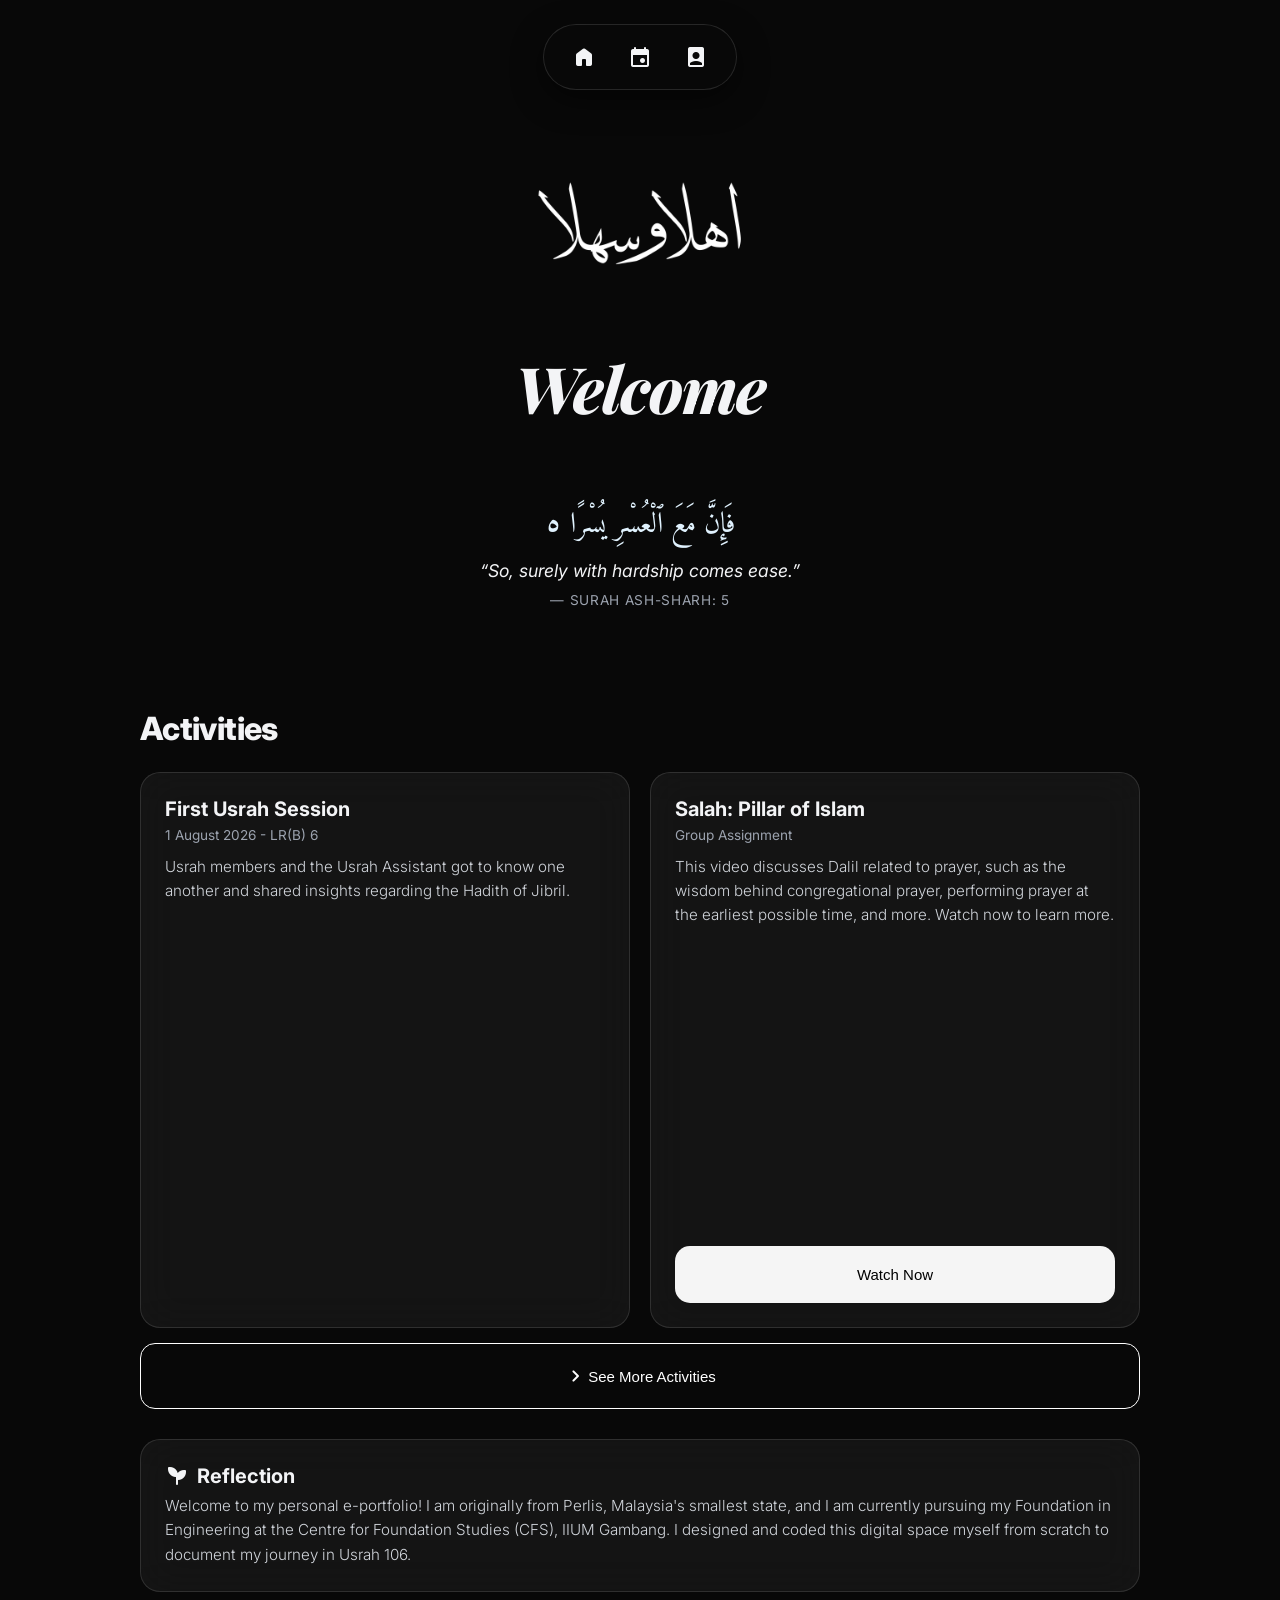
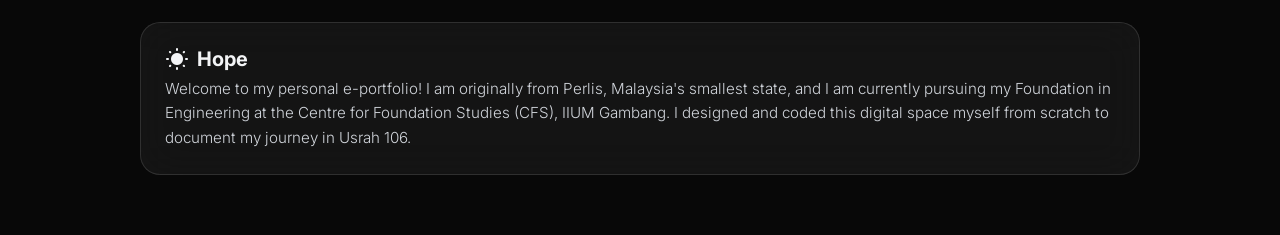
==== commit 2245539f: "Add reflection and hope sections to index.html Added reflection and hope cards to the e-portfolio." ====
--- a/index.html
+++ b/index.html
@@ -65,7 +65,26 @@
     </div>
     <button style="color: white; margin-top: 15px; border: 1px solid white; width: 100%; background: none; padding: 20px; border-radius: 15px; font-size: 15px; display: flex; align-items: center; justify-content: center; cursor: pointer;" onclick="window.location.href='activities.html'"><span class="material-symbols-rounded" style="vertical-align: middle;">keyboard_arrow_right</span>See More Activities</button>
 
+     <!-- Reflection Card -->
+      <div style="margin-top: 30px;" class="bento-box">
+        <h2 class="card-title" style="display: flex; align-items: center; gap: 8px;">
+          <span class="material-symbols-rounded">psychiatry</span> Reflection
+        </h2>
+        <p class="card-text" style="">
+            Welcome to my personal e-portfolio! I am originally from Perlis, Malaysia's smallest state, and I am currently pursuing my Foundation in Engineering at the Centre for Foundation Studies (CFS), IIUM Gambang. I designed and coded this digital space myself from scratch to document my journey in Usrah 106.
+          </p>
+        </div>
+
+        <!-- Reflection Card -->
+      <div style="margin-top: 30px;" class="bento-box">
+        <h2 class="card-title" style="display: flex; align-items: center; gap: 8px;">
+          <span class="material-symbols-rounded">wb_sunny</span> Hope
+        </h2>
+        <p class="card-text" style="">
+            Welcome to my personal e-portfolio! I am originally from Perlis, Malaysia's smallest state, and I am currently pursuing my Foundation in Engineering at the Centre for Foundation Studies (CFS), IIUM Gambang. I designed and coded this digital space myself from scratch to document my journey in Usrah 106.
+          </p>
+        </div>
   </main>
 
 </body>
-</html>+</html>
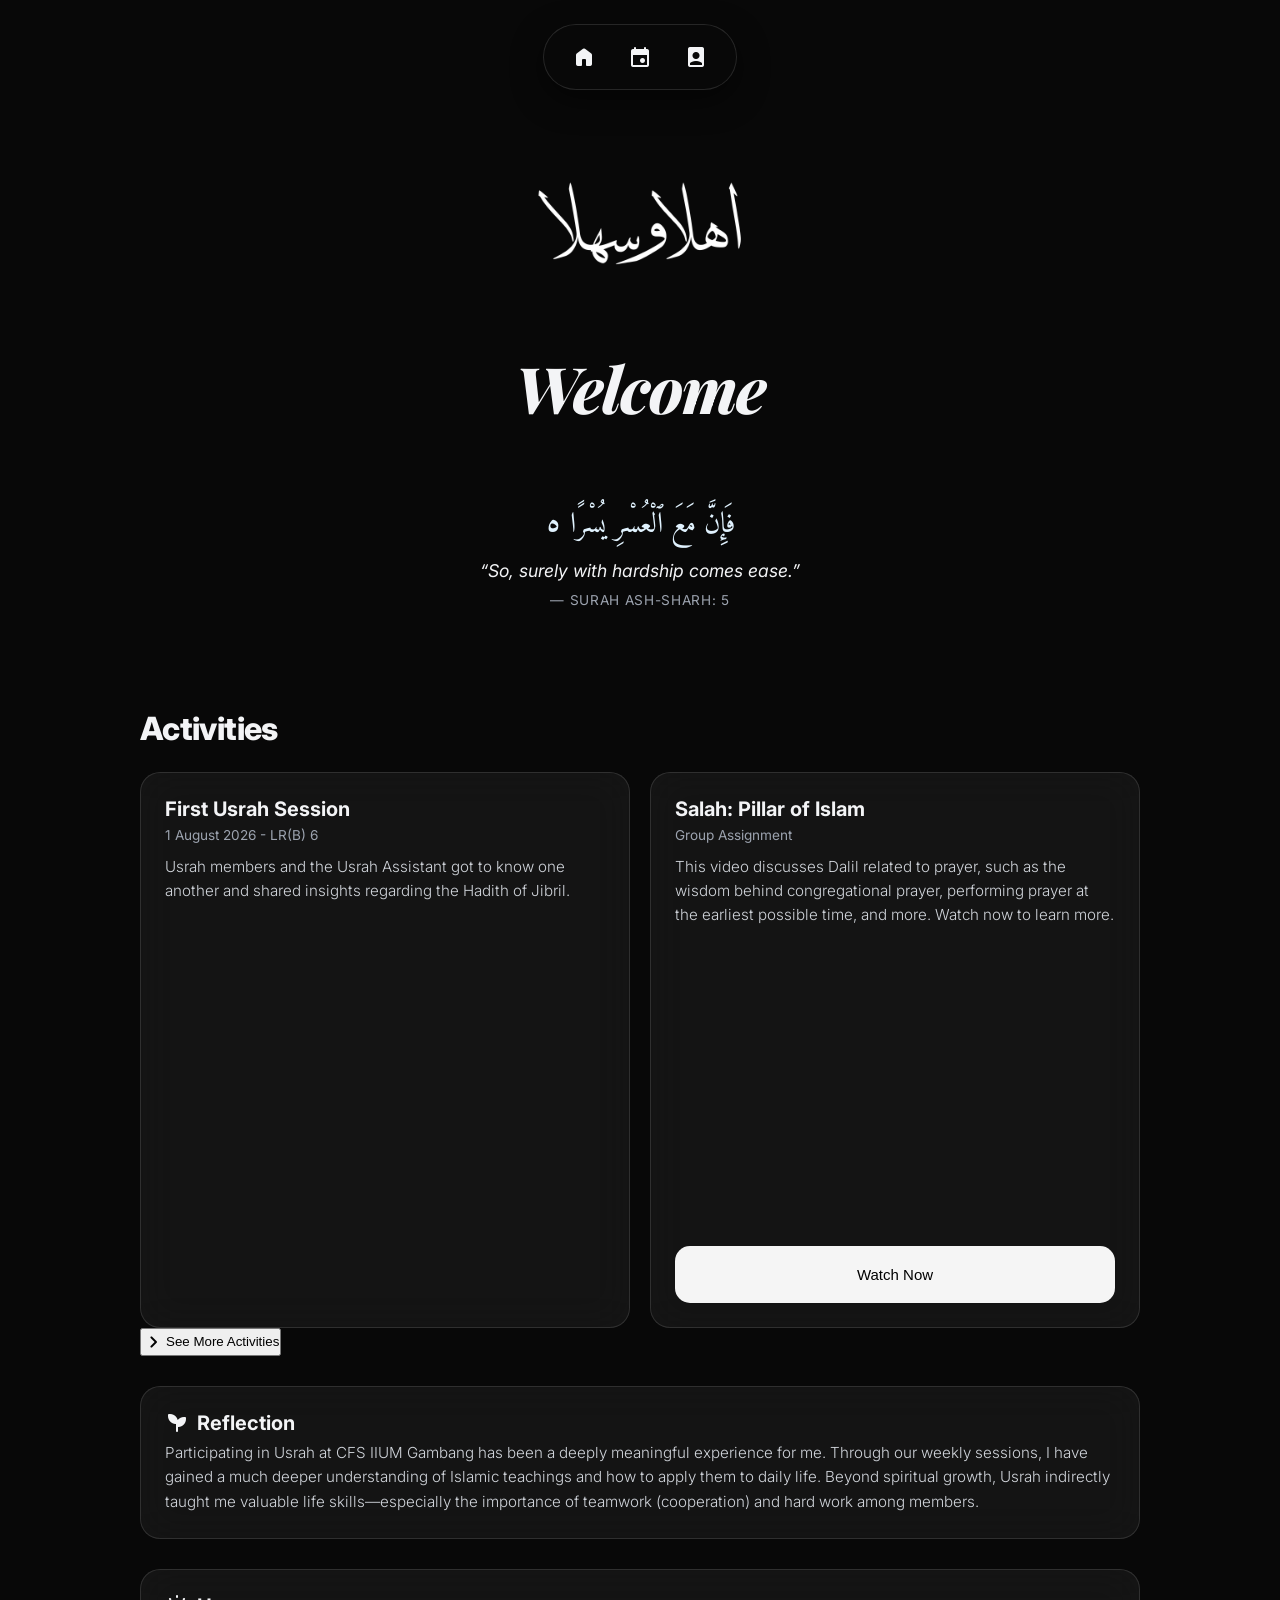
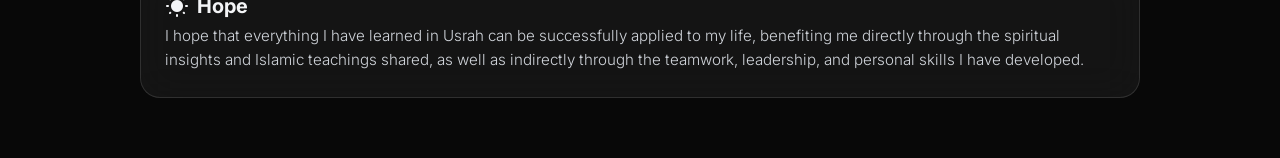
==== commit b3021a33: "Update index.html" ====
--- a/index.html
+++ b/index.html
@@ -63,7 +63,7 @@
         </iframe>         <button style="margin-top: 15px; border: none; width : 100%; background-color: whitesmoke; padding: 20px; border-radius: 15px; font-size: 15px;" onclick="window.location.href='https://drive.google.com/drive/folders/1JTEcFMyPPN3iQD4O44Hxzid5rvXZFVC6'">Watch Now</button>
       </div>
     </div>
-    <button style="color: white; margin-top: 15px; border: 1px solid white; width: 100%; background: none; padding: 20px; border-radius: 15px; font-size: 15px; display: flex; align-items: center; justify-content: center; cursor: pointer;" onclick="window.location.href='activities.html'"><span class="material-symbols-rounded" style="vertical-align: middle;">keyboard_arrow_right</span>See More Activities</button>
+    <button class="see-more" onclick="window.location.href='activities.html'"><span class="material-symbols-rounded" style="vertical-align: middle;">keyboard_arrow_right</span>See More Activities</button>
 
      <!-- Reflection Card -->
       <div style="margin-top: 30px;" class="bento-box">
@@ -71,9 +71,7 @@
           <span class="material-symbols-rounded">psychiatry</span> Reflection
         </h2>
         <p class="card-text" style="">
-            Welcome to my personal e-portfolio! I am originally from Perlis, Malaysia's smallest state, and I am currently pursuing my Foundation in Engineering at the Centre for Foundation Studies (CFS), IIUM Gambang. I designed and coded this digital space myself from scratch to document my journey in Usrah 106.
-          </p>
-        </div>
+Participating in Usrah at CFS IIUM Gambang has been a deeply meaningful experience for me. Through our weekly sessions, I have gained a much deeper understanding of Islamic teachings and how to apply them to daily life. Beyond spiritual growth, Usrah indirectly taught me valuable life skills—especially the importance of teamwork (cooperation) and hard work among members.        </div>
 
         <!-- Reflection Card -->
       <div style="margin-top: 30px;" class="bento-box">
@@ -81,9 +79,7 @@
           <span class="material-symbols-rounded">wb_sunny</span> Hope
         </h2>
         <p class="card-text" style="">
-            Welcome to my personal e-portfolio! I am originally from Perlis, Malaysia's smallest state, and I am currently pursuing my Foundation in Engineering at the Centre for Foundation Studies (CFS), IIUM Gambang. I designed and coded this digital space myself from scratch to document my journey in Usrah 106.
-          </p>
-        </div>
+I hope that everything I have learned in Usrah can be successfully applied to my life, benefiting me directly through the spiritual insights and Islamic teachings shared, as well as indirectly through the teamwork, leadership, and personal skills I have developed.</p>        </div>
   </main>
 
 </body>
